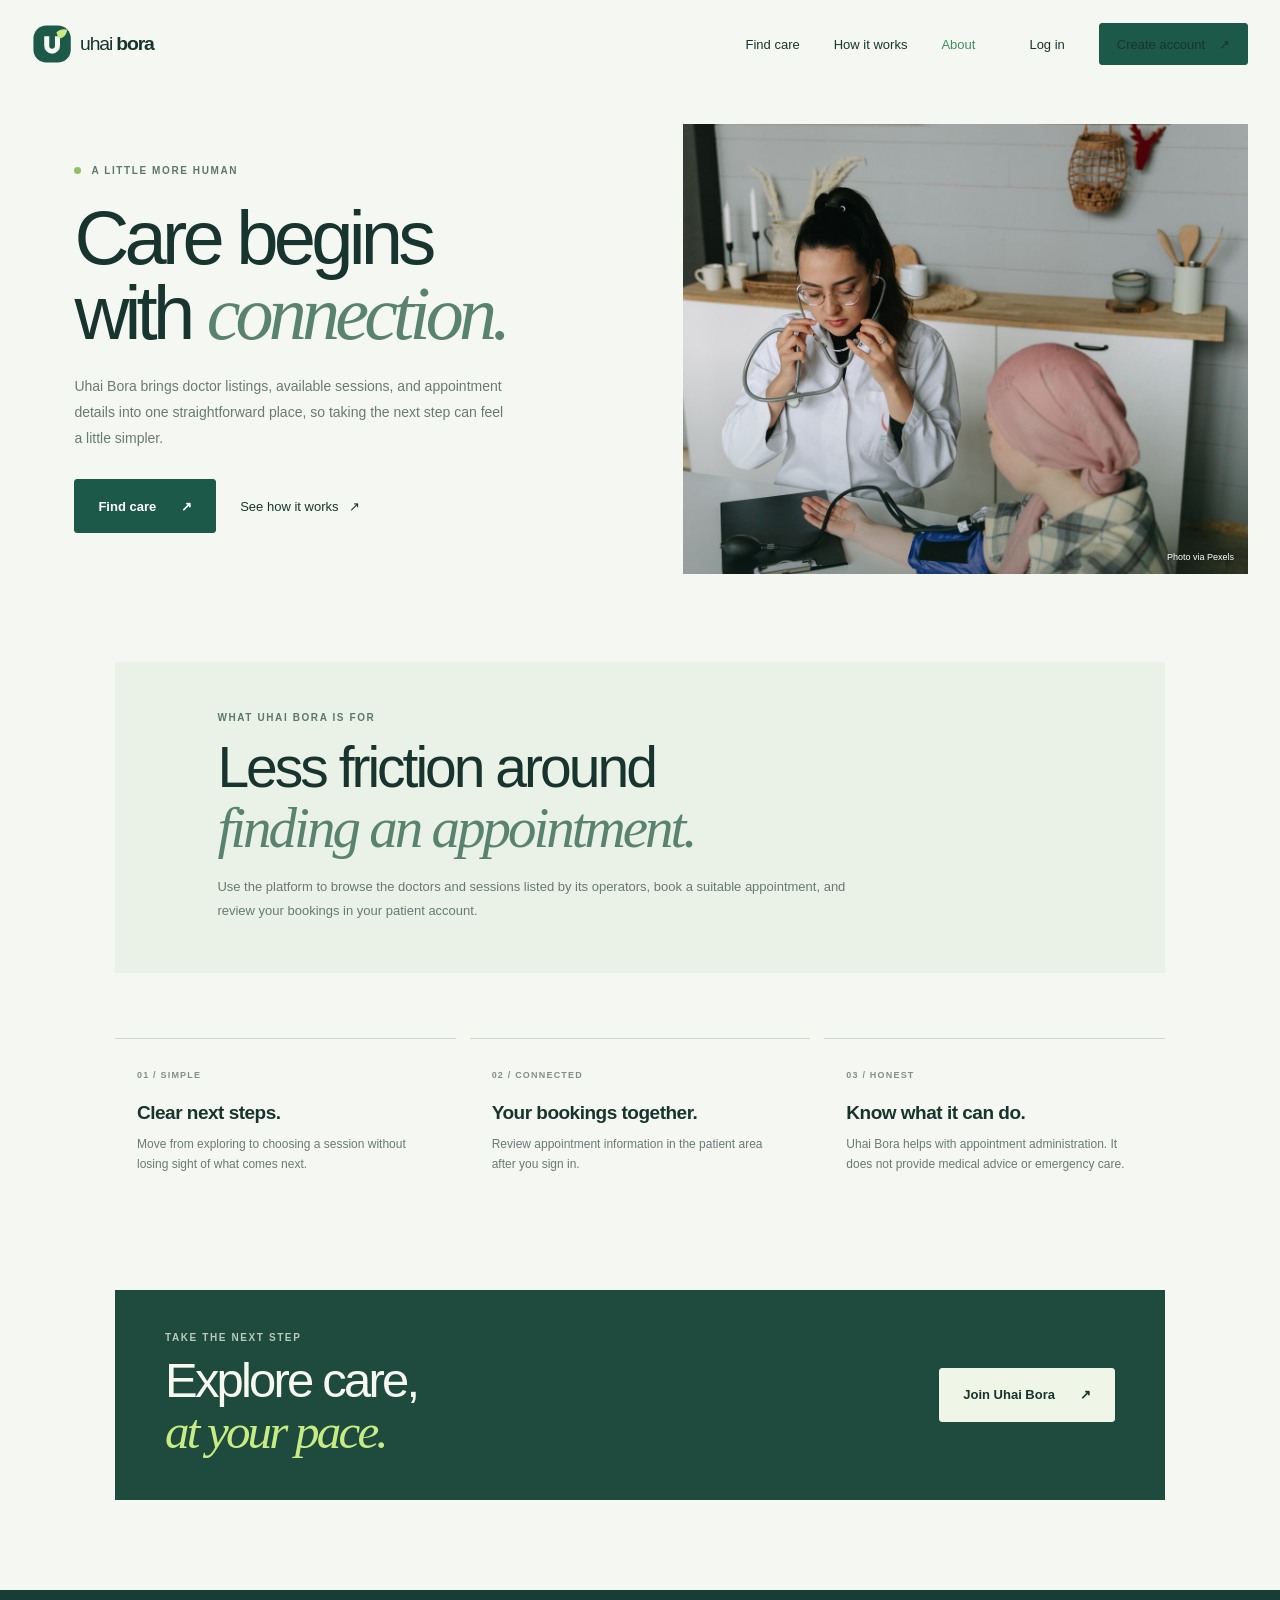
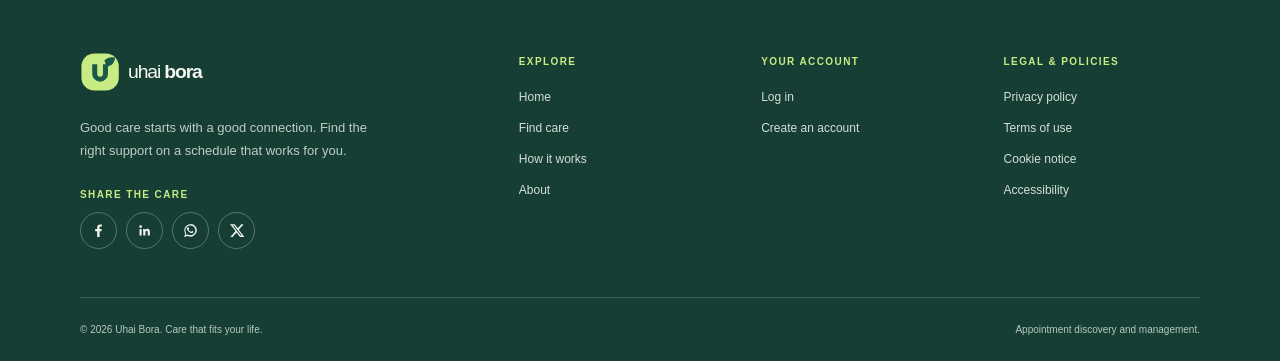
==== about.html @ 51ed4b79 "Upgrade Uhai Bora public site and auth Co-authored-by: Copilot <223556219+Copilot@users.noreply.gith" ====
<!DOCTYPE html>
<html lang="en">
<head>
    <meta charset="UTF-8">
    <meta name="viewport" content="width=device-width, initial-scale=1">
    <meta name="theme-color" content="#f5f8f6">
    <meta name="description" content="Learn about Uhai Bora, a simple way to discover listed doctors, review sessions, and keep appointments together.">
    <title>About Uhai Bora | Care that fits your life</title>
    <link rel="stylesheet" href="css/main.css">
    <link rel="stylesheet" href="css/index.css">
    <link rel="stylesheet" href="css/public-pages.css">
    <script src="js/landing.js" defer></script>
</head>
<body class="landing-page public-page">
    <header class="site-header">
        <a class="brand" href="index.html" aria-label="Uhai Bora home"><img class="brand-logo" src="assets/brand/uhai-bora.svg" alt="Uhai Bora"></a>
        <button class="menu-toggle" type="button" aria-expanded="false" aria-controls="site-nav" aria-label="Toggle navigation"><span></span><span></span><span></span></button>
        <nav class="site-nav" id="site-nav" aria-label="Main navigation">
            <a href="services.html">Find care</a>
            <a href="how-it-works.html">How it works</a>
            <a href="about.html" aria-current="page">About</a>
            <a class="nav-login" href="login.php">Log in</a>
            <a class="button button-small" href="signup.php">Create account <span aria-hidden="true">↗</span></a>
        </nav>
    </header>
    <main>
        <section class="public-hero public-hero-split public-hero-about">
            <div class="public-hero-copy">
                <p class="eyebrow"><span class="eyebrow-dot"></span> A LITTLE MORE HUMAN</p>
                <h1>Care begins<br>with <em>connection.</em></h1>
                <p>Uhai Bora brings doctor listings, available sessions, and appointment details into one straightforward place, so taking the next step can feel a little simpler.</p>
                <div class="public-actions"><a class="button" href="services.html">Find care <span aria-hidden="true">↗</span></a><a class="text-link" href="how-it-works.html">See how it works <span aria-hidden="true">↗</span></a></div>
            </div>
            <div class="public-hero-photo public-photo-tall">
                <img src="assets/photos/patient-care.jpg" alt="A clinician talking with a patient" fetchpriority="high">
                <span class="photo-credit">Photo via Pexels</span>
            </div>
        </section>
        <section class="public-about-band">
            <p class="eyebrow">WHAT UHAI BORA IS FOR</p>
            <h2>Less friction around<br><em>finding an appointment.</em></h2>
            <p>Use the platform to browse the doctors and sessions listed by its operators, book a suitable appointment, and review your bookings in your patient account.</p>
        </section>
        <section class="public-values">
            <article><span>01 / SIMPLE</span><h2>Clear next steps.</h2><p>Move from exploring to choosing a session without losing sight of what comes next.</p></article>
            <article><span>02 / CONNECTED</span><h2>Your bookings together.</h2><p>Review appointment information in the patient area after you sign in.</p></article>
            <article><span>03 / HONEST</span><h2>Know what it can do.</h2><p>Uhai Bora helps with appointment administration. It does not provide medical advice or emergency care.</p></article>
        </section>
        <section class="public-callout">
            <div><p class="eyebrow">TAKE THE NEXT STEP</p><h2>Explore care,<br><em>at your pace.</em></h2></div>
            <a class="button button-light" href="signup.php">Join Uhai Bora <span aria-hidden="true">↗</span></a>
        </section>
    </main>
    <footer class="site-footer">
        <div class="footer-main">
            <div class="footer-brand-column">
                <a class="brand brand-footer" href="index.html" aria-label="Uhai Bora home"><img class="brand-logo" src="assets/brand/uhai-bora-light.svg" alt="Uhai Bora"></a>
                <p>Good care starts with a good connection. Find the right support on a schedule that works for you.</p>
                <div class="footer-social"><span class="footer-column-title">SHARE THE CARE</span><div class="social-links" aria-label="Share Uhai Bora">
                    <a href="https://www.facebook.com/" data-share="facebook" target="_blank" rel="noopener noreferrer" aria-label="Share on Facebook"><svg viewBox="0 0 24 24" aria-hidden="true"><path d="M13.5 21v-8h2.7l.4-3.1h-3.1v-2c0-.9.3-1.5 1.6-1.5h1.7V3.6c-.3 0-1.3-.1-2.5-.1-2.5 0-4.2 1.5-4.2 4.3v2.1H7.3V13h2.8v8z"/></svg></a>
                    <a href="https://www.linkedin.com/" data-share="linkedin" target="_blank" rel="noopener noreferrer" aria-label="Share on LinkedIn"><svg viewBox="0 0 24 24" aria-hidden="true"><path d="M6.5 8.5A2 2 0 1 0 6.5 4.5a2 2 0 0 0 0 4M5 10h3v9H5zm5 0h2.9v1.2h.1a3.2 3.2 0 0 1 2.9-1.5c3.1 0 3.7 2 3.7 4.6V19h-3v-4.2c0-1 0-2.4-1.5-2.4s-1.8 1.1-1.8 2.3V19h-3z"/></svg></a>
                    <a href="https://wa.me/" data-share="whatsapp" target="_blank" rel="noopener noreferrer" aria-label="Share on WhatsApp"><svg viewBox="0 0 24 24" aria-hidden="true"><path d="M12 3a8.8 8.8 0 0 0-7.6 13.2L3.2 21l5-1.3A8.8 8.8 0 1 0 12 3m0 15.8a7 7 0 0 1-3.6-1l-.3-.2-3 .8.8-2.9-.2-.3A7 7 0 1 1 12 18.8m3.9-5.2c-.2-.1-1.4-.7-1.6-.8s-.4-.1-.5.1-.6.8-.8.9-.3.2-.5.1c-.2-.1-1-.4-1.9-1.2-.7-.6-1.2-1.4-1.3-1.6-.1-.2 0-.3.1-.5l.4-.4.2-.4c.1-.1 0-.3 0-.4l-.7-1.7c-.2-.4-.4-.4-.5-.4h-.5c-.2 0-.4.1-.6.3s-.8.8-.8 1.9.8 2.2.9 2.3c.1.2 1.6 2.5 3.9 3.4.5.2.9.3 1.2.4.5.2 1 .1 1.4.1.4-.1 1.4-.6 1.6-1.1.2-.5.2-1 .1-1.1-.1-.1-.2-.2-.4-.3"/></svg></a>
                    <a href="https://x.com/" data-share="x" target="_blank" rel="noopener noreferrer" aria-label="Share on X"><svg viewBox="0 0 24 24" aria-hidden="true"><path d="M18.9 3H22l-6.8 7.8L23.2 21h-6.3L12 14.7 6.5 21H3.3l7.3-8.4L2.8 3h6.5l4.5 5.9zm-1.1 16h1.7L8.3 4.9H6.5z"/></svg></a>
                </div></div>
            </div>
            <nav class="footer-nav" aria-label="Explore Uhai Bora"><h2 class="footer-column-title">EXPLORE</h2><a href="index.html">Home</a><a href="services.html">Find care</a><a href="how-it-works.html">How it works</a><a href="about.html">About</a></nav>
            <nav class="footer-nav" aria-label="Your account"><h2 class="footer-column-title">YOUR ACCOUNT</h2><a href="login.php">Log in</a><a href="signup.php">Create an account</a></nav>
            <nav class="footer-nav" aria-label="Legal and policies"><h2 class="footer-column-title">LEGAL &amp; POLICIES</h2><a href="privacy.html">Privacy policy</a><a href="terms.html">Terms of use</a><a href="cookies.html">Cookie notice</a><a href="accessibility.html">Accessibility</a></nav>
        </div>
        <div class="footer-bottom"><span>© <span data-current-year></span> Uhai Bora. Care that fits your life.</span><span>Appointment discovery and management.</span></div>
    </footer>
</body>
</html>
---- css/main.css ----
@import url('font-inter.css');
:root {
  --primarycolor: #0A76D8;
  --primarycolorhover: #006dd3;
  --btnice:#D8EBFA;
  --btnnicetext:#1b62b3;
}

body{
    margin: 0;
    padding: 0;
    border-spacing: 0;
    font-family: 'Inter', sans-serif;
    
}

*, ::after, ::before{
    box-sizing: border-box;
}


/*------custom-scroll-bar - from w3schools.com------------------*/
/* width */
::-webkit-scrollbar {
    width: 5px;
  }
  
  /* Track */
  ::-webkit-scrollbar-track {
    background: #f1f1f1; 
  }
   
  /* Handle */
  ::-webkit-scrollbar-thumb {
    background: #888; 
    border-radius: 12px;
  }
  
  /* Handle on hover */
  ::-webkit-scrollbar-thumb:hover {
    background: #555; 
  }





.input-text{
    border-radius: 4px;
    border: 0.5px solid rgb(226, 226, 226);
    padding: 10px;
    width: 92%;
    transition: 0.2s;
    outline: none;
}

.input-text{
    border: 1px solid #e9ecef;
    font-size: 14px;
    line-height: 26px;
    background-color: #fff;
    display: block;
    width: 100%;
    padding: .375rem .75rem;
    font-weight: 300;
    line-height: 1.5;
    color: #212529;
    background-color: #fff;
    background-clip: padding-box;
    -webkit-appearance: none;
    -moz-appearance: none;
    appearance: none;
    border-radius: .25rem;
    transition: border-color .15s ease-in-out,box-shadow .15s ease-in-out;
}

.input-text:hover{
    background-color: rgb(250, 250, 250);
    transition: 0.2s;
    outline: none;
}

.input-text:focus{
    border: 1px solid rgb(10,118,216);
    transition: 0.2s;
}

.input-text::placeholder{
    font-family: 'Inter', sans-serif;
}



/* -----------Buttons---------------*/
.btn{
    cursor: pointer;
    padding: 8px 20px;
    outline: none;
    text-decoration: none;
    font-size: 15px;
    letter-spacing: 0.5px;
    transition: all 0.3s;
    border-radius: 5px;
    font-family: 'Inter', sans-serif;
}


.btn:hover{
    background-color: var(--primarycolorhover);
    box-shadow: none;
    transition: all 0.5s;
    font-family: 'Inter', sans-serif;

}


.btn-primary{
    background-color: var(--primarycolor) ;
    border: 1px solid var(--primarycolor) ;
    color: #fff ;
    box-shadow: 0 3px 5px 0 rgba(57,108,240,0.3);
}

.btn-primary-soft{
    background-color: #D8EBFA ;
    /*border: 1px solid rgba(57,108,240,0.1) ;*/    color: #1969AA;
    font-weight: 500;
    font-size: 16px;
    border: none;
    /*box-shadow: 0 3px 5px 0 rgba(57,108,240,0.3)*/
}


.btn-primary-soft:hover{
    background-color: var(--primarycolor) ;
    /*border: 1px solid rgba(57,108,240,0.1) ;*/
    color: #fff ;
    box-shadow: 0 3px 5px 0 rgba(57,108,240,0.3);
}


.btn-in-text{
    font-size: 15px;
    letter-spacing: 0.5px;
}

.non-style-link:link, .non-style-link:visited, .non-style-link:hover, .non-style-link:active{
    text-decoration: none;
    color: rgb(43, 43, 43);
}




.btn-label{
    margin-left: 10px;
    padding: 12px 12px;
    outline: none;
    text-decoration: none;
    font-size: 15px;
    letter-spacing: 0.5px;
    transition: all 0.3s;
    border-radius: 5px;
    background-color: #f0f0f073;
    border: 1px solid rgba(57,108,240,0.1) ;
    font-family: 'Inter', sans-serif;
}


.sub-table{
    border: 1px solid #ebebeb;
    border-radius: 8px;
    
}

.filter-container{
  width: 92.5%;
  border: 1px solid #ebebeb;
  border-radius: 8px;
  margin-bottom: 20px;
  border-spacing: 0;
  padding: 0;
}

.filter-container-items{
  margin-top: 7.5px;
  margin-left: 20px;


}
.table-headin{
    font-size: 16px;
    font-weight: 500;
    padding: 10px;
    border-bottom: 3px solid var(--primarycolor);
}

.abc{
  width: 100%;
  height: 550px;
  overflow: auto;
}





        
.overlay {
    position: fixed;
    top: 0;
    bottom: 0;
    left: 0;
    right: 0;
    background: rgba(0, 0, 0, 0.7);
    transition: opacity 500ms;
    opacity: 1;
  }
  .overlay:target {
    visibility: visible;
    opacity: 1;
    
  }
  
  .popup {
    margin: 70px auto;
    padding: 20px;
    background: #fff;
    border-radius: 5px;
    width: 50%;
    position: relative;
    transition: all 5s ease-in-out;
  }
  
  .popup h2 {
    margin-top: 0;
    color: #333;
  }
  .popup .close {
    position: absolute;
    top: 20px;
    right: 30px;
    transition: all 200ms;
    font-size: 30px;
    font-weight: bold;
    text-decoration: none;
    color: #333;
  }
  .popup .close:hover {
    color: var(--primarycolorhover);
  }
  .popup .content {
    max-height: 30%;
    overflow: auto;
  }
  
  @media screen and (max-width: 700px){
    .box{
      width: 70%;
    }
    .popup{
      width: 70%;
    }
  }


input[type=search] {
    background-image: url('../img/search.svg');
    background-position: 10px 50%;
    background-repeat: no-repeat;
    transition: 0.5s;
    padding: 8px 20px 8px 40px;
}

input[type=search]:focus {
    transition: 0.5s;
}

.box {
  width: 120px;
  height: 30px;
  border: 1px solid #e9ecef;
  font-size: 14px;
  color: #212529;
  background-color: #fff;
  line-height: 26px;
  font-weight: 300;
  border-radius: .25rem;
  padding: .375rem .75rem;
  line-height: 1.5;
  width: 100%;
  background-clip: padding-box;
  transition: border-color .15s ease-in-out,box-shadow .15s ease-in-out;
}



.btn-primary-gray{
  background-color: #fff;
  border: 2px solid #c9cbce9f;
  color: #212529d0;
  box-shadow: 0 3px 5px 0 rgba(95, 95, 97, 0.3);
}



.btn-primary-gray:hover{
  background-color: #5185ffa9;
  box-shadow: 0 3px 5px 0 rgba(95, 95, 97, 0.3);
}



.button-icon{
  
  background-position: 10px 50%;
  background-repeat: no-repeat;
  transition: 0.5s;
  padding: 8px 20px 8px 40px;
}



.menu-btn{
  padding:6px;
  color: #3b3b3b;
  background-position: 30% 50%;
  background-repeat: no-repeat;
  transition: 0.5s;
  
}

.menu-text{
  padding-left: 40%;
  font-weight: 500;
  font-size: 16px;
  
}


.menu-active{
  color: var(--primarycolor);
  border-right: 7px solid var(--primarycolor);
  background-color: var();
}

.menu-btn:hover{
  background-color: var(--btnice);
  color: var(--primarycolor);
}

.non-style-link-menu:link, .non-style-link-menu:visited,  .non-style-link-menu:active{
  text-decoration: none;
  color: #3b3b3b;
}
.non-style-link-menu:hover{
  text-decoration: none;
  color: var(--primarycolor);
}

.non-style-link-menu-active:link, .non-style-link-menu-active:visited,  .non-style-link-menu-active:active{
  text-decoration: none;
  color: var(--primarycolor);
}



.menu-icon-dashbord{
  background-image: url('../img/icons/dashboard.svg');
}


.menu-icon-doctor{
  background-image: url('../img/icons/doctors.svg');
}
.menu-icon-schedule{
  background-image: url('../img/icons/schedule.svg');
}
.menu-icon-appoinment{
  background-image: url('../img/icons/book.svg');
}
.menu-icon-patient{
  background-image: url('../img/icons/patients.svg');
}
.menu-icon-settings{
  background-image: url('../img/icons/settings.svg');
}

.menu-icon-session{
  background-image: url('../img/icons/session.svg');
}
.menu-icon-home{
  background-image: url('../img/icons/home.svg');
}



.menu-icon-dashbord:hover,.menu-icon-dashbord-active{
  color: var(--primarycolor);

  background-image: url('../img/icons/dashboard-hover.svg');
}


.menu-icon-doctor:hover,.menu-icon-doctor-active{
  color: var(--primarycolor);
  background-image: url('../img/icons/doctors-hover.svg');
}
.menu-icon-schedule:hover,.menu-icon-schedule-active{
  color: var(--primarycolor);
  
  background-image: url('../img/icons/schedule-hover.svg');
}
.menu-icon-appoinment:hover,.menu-icon-appoinment-active{
  color: var(--primarycolor);
  
  background-image: url('../img/icons/book-hover.svg');
}
.menu-icon-patient:hover,.menu-icon-patient-active{
  color: var(--primarycolor);
  
  background-image: url('../img/icons/patients-hover.svg');
}

.menu-icon-settings:hover,.menu-icon-settings-active{
  color: var(--primarycolor);
  
  background-image: url('../img/icons/settings-iceblue.svg');
}

.menu-icon-session:hover,.menu-icon-session-active{
  color: var(--primarycolor);
  
  background-image: url('../img/icons/session-iceblue.svg');
}
.menu-icon-home:hover,.menu-icon-home-active{
  color: var(--primarycolor);
  
  background-image: url('../img/icons/home-iceblue.svg');
}





.btn-icon-back{
  background-image: url('../img/icons/back-iceblue.svg');
  background-position: 18px 50%;
  background-repeat: no-repeat;
  transition: 0.5s;
  padding: 8px 20px 8px 40px;
}

.btn-icon-back:hover{
  background-image: url('../img/icons/back-white.svg');
}


.btn-edit{
  background-image: url('../img/icons/edit-iceblue.svg');
}
.btn-edit:hover{
  background-image: url('../img/icons/edit-white.svg');
}

.btn-view{
  background-image: url('../img/icons/view-iceblue.svg');
}
.btn-view:hover{
  background-image: url('../img/icons/view-white.svg');
}

.btn-delete{
  background-image: url('../img/icons/delete-iceblue.svg');
}
.btn-delete:hover{
  background-image: url('../img/icons/delete-white.svg');
}

.btn-filter{
  background-image: url('../img/icons/filter-iceblue.svg');
  background-position: 15px 50%;
}
.btn-filter:hover{
  background-image: url('../img/icons/filter-white.svg');
}




.dashboard-items{
  
  border: 2px solid #c9cbce9f;
  border-radius: 7px;
  color: var(--primarycolor);
  /*background-color: #d8ebfa25 ;*/
  /*box-shadow: 0 3px 5px 0 rgba(95, 95, 97, 0.3);*/
}


.h1-dashboard{
  margin: 0;
  padding: 0;
  font-size: 25px;
  font-weight: 600;
  line-height: 0;
  padding-top: 20px;
}

.h3-dashboard{
  margin: 0;
  padding: 0;
  font-size: 20px;
  font-weight: 500;
  color: #212529e3;
}

.dashboard-icons{
  background-color: rgba(184, 184, 184, 0.247);
  padding-top: 30px;
  padding-bottom: 30px;
  border-radius: 7px;
  margin-left: 40px;
  margin-right: 0px;
  
}
.dashboard-icons-setting{
  background-color: rgba(184, 184, 184, 0.247);
  padding-top: 30px;
  padding-bottom: 30px;
  border-radius: 7px;
  margin-left: 5px;
  margin-right: 20px;
  
}

.setting-tabs:hover{
  background-color: #d6d6d657;
}


.doctor-header{
  background-image: linear-gradient(rgba(245, 248, 242, .38), rgba(245, 248, 242, .38)), url("../assets/illustrations/dashboard-care.svg");
  color: rgba(0, 0, 0, 0.87);
  background-size: cover;
  background-repeat: no-repeat;
  background-position: center;
  padding: 20px;
  padding-left: 35px;
}

.patient-header{
  background-image: linear-gradient(rgba(245, 248, 242, .36), rgba(245, 248, 242, .36)), url("../assets/illustrations/dashboard-team.svg");
  background-size: cover;
  background-position: center;
}

.search-items{
  padding:20px;
  margin:10px;
  width:95%;
  display: flex;
  padding-left:0;
  padding-left: 30px;
  box-sizing: border-box;
  line-height: 1.5;
  box-shadow: 0 3px 5px 0 rgba(95, 95, 97, 0.068);
}


.h1-search{
  margin: 0;
  padding: 0;
  font-size: 23px;
  font-weight: 600;
  padding-top: 20px;
  padding-bottom: 10px;
}

.h3-search{
  margin: 0;
  padding: 0;
  font-size: 15px;
  font-weight: 500;
  color: #212529e3;
  
}

.h4-search{
  margin: 0;
  padding: 0;
  font-size: 13px;
  font-weight: 400;
  color: #212529e3;
}

.btn-book{
  background-image: url('../img/icons/book-balck.svg');
  background-position: 68% 50%;
  background-repeat: no-repeat;
  transition: 0.5s;
}
---- css/index.css ----
:root {
    --ink: #18342f;
    --muted: #687a73;
    --green: #1d5949;
    --lime: #c7ec83;
    --cream: #f5f8f2;
    --text-xs: .75rem;
    --text-sm: .875rem;
    --text-md: 1rem;
    --text-lg: 1.25rem;
    --text-xl: clamp(2rem, 4vw, 3.25rem);
}

html {
    scroll-behavior: smooth;
}

.landing-page {
    color: var(--ink);
    background: var(--cream);
    font-size: var(--text-md);
}

.site-header {
    position: relative;
    z-index: 5;
    width: min(1240px, calc(100% - 64px));
    min-height: 88px;
    margin: auto;
    display: flex;
    align-items: center;
    justify-content: space-between;
}

.brand {
    display: inline-flex;
    align-items: center;
    gap: 10px;
    color: var(--ink);
    font-size: 21px;
    font-weight: 500;
    letter-spacing: -1.1px;
    text-decoration: none;
}

.brand-logo {
    display: block;
    width: 178px;
    height: auto;
}

.site-nav {
    display: flex;
    align-items: center;
    gap: 34px;
}

.site-nav a,
.text-link {
    color: var(--ink);
    font-size: 13px;
    font-weight: 500;
    text-decoration: none;
    transition: color .2s ease;
}

.site-nav a:hover,
.text-link:hover {
    color: #438b60;
}

.site-nav .nav-login {
    margin-left: 20px;
}

.button {
    display: inline-flex;
    min-height: 54px;
    align-items: center;
    justify-content: center;
    gap: 25px;
    padding: 0 23px;
    border: 1px solid var(--green);
    border-radius: 3px;
    color: #fff;
    background: var(--green);
    font-size: 13px;
    font-weight: 600;
    text-decoration: none;
    transition: transform .2s ease, background-color .2s ease;
}

.button:hover {
    transform: translateY(-2px);
    background: #144638;
}

.button-small {
    min-height: 42px;
    gap: 14px;
    padding: 0 17px;
}

.hero {
    position: relative;
    display: grid;
    width: min(1240px, calc(100% - 64px));
    min-height: 600px;
    grid-template-columns: 1fr 1fr;
    align-items: center;
    margin: 0 auto;
    padding: 42px 0 82px;
}

.hero-copy {
    position: relative;
    z-index: 1;
    padding: 10px 0 20px 7.5%;
}

.eyebrow,
.hero-bottom,
.care-number,
.card-kicker {
    font-size: 10px;
    font-weight: 650;
    letter-spacing: 1.6px;
}

.eyebrow {
    display: flex;
    align-items: center;
    gap: 10px;
    margin: 0 0 24px;
    color: #5d776d;
}

.eyebrow-dot {
    width: 7px;
    height: 7px;
    border-radius: 50%;
    background: #94bf66;
}

.hero h1,
.section-heading h2,
.cta-section h2 {
    margin: 0;
    font-size: clamp(48px, 6.2vw, 78px);
    font-weight: 500;
    letter-spacing: -5px;
    line-height: .99;
}

.hero h1 em,
.section-heading h2 em,
.cta-section h2 em {
    color: #59836f;
    font-family: Georgia, serif;
    font-weight: 400;
}

.hero-description {
    max-width: 410px;
    margin: 25px 0 29px;
    color: var(--muted);
    font-size: 15px;
    line-height: 1.85;
}

.hero-actions {
    display: flex;
    align-items: center;
    gap: 27px;
}

.text-link {
    display: inline-flex;
    gap: 11px;
    align-items: center;
}

.hero-note {
    display: flex;
    align-items: center;
    gap: 12px;
    margin-top: 65px;
    color: #63756d;
    font-size: 11px;
}

.note-icon {
    display: grid;
    width: 27px;
    height: 27px;
    place-items: center;
    border: 1px solid #b5c7b9;
    border-radius: 50%;
    color: var(--green);
    font-size: 15px;
}

.hero-art {
    position: relative;
    min-height: 470px;
    overflow: hidden;
    isolation: isolate;
    background: #dfe9dc;
}

.hero-photo,
.hero-video {
    position: absolute;
    inset: 0;
    width: 100%;
    height: 100%;
    object-fit: cover;
}

.hero-photo {
    z-index: 0;
}

.hero-video {
    z-index: 1;
    opacity: .24;
    mix-blend-mode: multiply;
}

.hero-photo-credit {
    position: absolute;
    right: 15px;
    bottom: 12px;
    z-index: 3;
    color: rgba(255, 255, 255, .9);
    font-size: 9px;
    text-decoration: none;
    text-shadow: 0 1px 4px rgba(0, 0, 0, .65);
}

.hero-art::before,
.hero-art::after {
    z-index: 2;
}

.hero-art::before,
.hero-art::after {
    position: absolute;
    content: "";
    pointer-events: none;
}

.hero-art::before {
    inset: 14px;
    border: 1px solid rgba(255, 255, 255, .36);
}

.hero-art::after {
    top: 0;
    left: 0;
    width: 70%;
    height: 100%;
    background: linear-gradient(90deg, rgba(13, 43, 34, .1), transparent);
}

.hero-card {
    position: absolute;
    right: 6%;
    bottom: 7%;
    z-index: 3;
    display: flex;
    width: min(260px, 72%);
    flex-direction: column;
    padding: 23px;
    color: var(--ink);
    background: rgba(250, 251, 244, .95);
    box-shadow: 0 18px 50px rgba(17, 42, 34, .15);
}

.card-kicker {
    color: #698075;
    font-size: 8px;
}

.card-icon {
    align-self: flex-end;
    margin: 7px 0 2px;
    color: #78a75f;
    font-size: 29px;
}

.hero-card strong {
    font-size: 24px;
    font-weight: 500;
    letter-spacing: -.8px;
    line-height: 1.15;
}

.card-caption {
    margin-top: 14px;
    color: #6b7c73;
    font-size: 10px;
}

.story-section {
    display: grid;
    width: min(1050px, calc(100% - 64px));
    grid-template-columns: .8fr 1.2fr;
    align-items: center;
    gap: 58px;
    margin: 0 auto 82px;
}

.story-copy h2 {
    margin: 0;
    font-size: var(--text-xl);
    font-weight: 500;
    letter-spacing: -2.5px;
    line-height: 1.08;
}

.story-copy h2 em {
    color: #59836f;
    font-family: Georgia, serif;
    font-weight: 400;
}

.story-copy > p:not(.eyebrow) {
    margin: 18px 0 23px;
    color: var(--muted);
    font-size: var(--text-sm);
    line-height: 1.8;
}

.story-art {
    position: relative;
    overflow: hidden;
    min-height: 310px;
    border-radius: 4px;
    background: #e8efeb url("../assets/illustrations/community-care.svg") center / cover no-repeat;
}

.story-video,
.story-art img {
    position: absolute;
    inset: 0;
    width: 100%;
    height: 100%;
}

.story-video {
    object-fit: cover;
}

.story-art img {
    object-fit: cover;
    opacity: .82;
}

.story-art > span {
    position: absolute;
    right: 18px;
    bottom: 18px;
    padding: 10px 14px;
    color: var(--ink);
    background: rgba(250, 251, 244, .94);
    font-size: var(--text-xs);
    font-weight: 650;
    letter-spacing: 1.1px;
}

.hero-stamp {
    position: absolute;
    top: 8%;
    right: 7%;
    z-index: 3;
    display: flex;
    width: 77px;
    height: 77px;
    flex-direction: column;
    align-items: center;
    justify-content: center;
    border: 1px solid rgba(255, 255, 255, .8);
    border-radius: 50%;
    color: #fff;
    font-size: 8px;
    letter-spacing: 1.1px;
    line-height: 1.7;
}

.hero-bottom {
    position: absolute;
    right: 0;
    bottom: 23px;
    left: 0;
    display: flex;
    justify-content: space-between;
    color: #84918a;
    font-size: 8px;
}

.hero-bottom a {
    color: inherit;
    text-decoration: none;
}

.care-highlights {
    display: grid;
    width: min(1120px, calc(100% - 64px));
    grid-template-columns: repeat(3, minmax(0, 1fr));
    margin: -4px auto 0;
    border: 1px solid #e1e8df;
    background: rgba(255, 255, 255, .7);
}

.care-highlights article {
    display: flex;
    align-items: center;
    gap: 15px;
    min-height: 94px;
    padding: 18px 23px;
}

.care-highlights article + article {
    border-left: 1px solid #e1e8df;
}

.highlight-icon {
    display: grid;
    width: 37px;
    height: 37px;
    flex: 0 0 37px;
    place-items: center;
    border-radius: 50%;
    color: var(--green);
    background: #eaf1e6;
    font-size: 11px;
    font-weight: 700;
}

.care-highlights h2 {
    margin: 0 0 5px;
    font-size: 13px;
    font-weight: 650;
}

.care-highlights p {
    margin: 0;
    color: var(--muted);
    font-size: 11px;
    line-height: 1.6;
}

.intro-section {
    display: flex;
    width: min(1050px, calc(100% - 64px));
    align-items: flex-end;
    justify-content: space-between;
    gap: 40px;
    margin: 90px auto 45px;
}

.section-heading .eyebrow {
    margin-bottom: 16px;
}

.section-heading h2,
.cta-section h2 {
    font-size: clamp(36px, 4vw, 52px);
    letter-spacing: -2.5px;
    line-height: 1.08;
}

.intro-copy {
    max-width: 380px;
    margin: 0 0 5px;
    color: var(--muted);
    font-size: 13px;
    line-height: 1.85;
}

.specialties-section {
    display: grid;
    width: min(1050px, calc(100% - 64px));
    grid-template-columns: 1fr .8fr;
    align-items: end;
    gap: 22px 40px;
    margin: 0 auto 92px;
}

.specialties-section .section-heading .eyebrow {
    margin-bottom: 14px;
}

.specialties-section .section-heading h2 {
    margin: 0;
    font-size: clamp(38px, 4.5vw, 56px);
    font-weight: 500;
    letter-spacing: -3px;
    line-height: 1.04;
}

.specialties-section .section-heading h2 em,
.faq-heading h2 em {
    color: #59836f;
    font-family: Georgia, serif;
    font-weight: 400;
}

.specialties-intro {
    max-width: 370px;
    justify-self: end;
    margin: 0 0 5px;
    color: var(--muted);
    font-size: 13px;
    line-height: 1.85;
}

.specialty-grid {
    display: grid;
    grid-column: 1 / -1;
    grid-template-columns: repeat(3, minmax(0, 1fr));
    gap: 12px;
    margin-top: 12px;
}

.specialty-card {
    min-height: 155px;
    padding: 20px;
    border: 1px solid #e1e8df;
    background: rgba(255, 255, 255, .65);
    transition: border-color .2s ease, transform .2s ease, box-shadow .2s ease;
}

.specialty-card:hover {
    transform: translateY(-3px);
    border-color: #bfd2bb;
    box-shadow: 0 12px 30px rgba(24, 52, 47, .06);
}

.specialty-symbol {
    display: grid;
    width: 39px;
    height: 39px;
    place-items: center;
    border-radius: 12px;
    color: var(--green);
    background: #eaf1e6;
}

.specialty-symbol svg {
    width: 25px;
    height: 25px;
    fill: none;
    stroke: currentColor;
    stroke-linecap: round;
    stroke-linejoin: round;
    stroke-width: 1.8;
}

.specialty-card h3 {
    margin: 14px 0 6px;
    font-size: 14px;
    font-weight: 650;
}

.specialty-card p {
    margin: 0;
    color: var(--muted);
    font-size: 11px;
    line-height: 1.65;
}

.specialties-link {
    grid-column: 1 / -1;
    justify-self: start;
    margin-top: 3px;
}

.care-steps-heading {
    grid-column: 1 / -1;
}

.care-steps-heading .eyebrow {
    margin-bottom: 13px;
}

.care-steps-heading h2 {
    margin: 0;
    font-size: clamp(36px, 4vw, 48px);
    font-weight: 500;
    letter-spacing: -2.5px;
    line-height: 1.08;
}

.care-steps-heading h2 em {
    color: #59836f;
    font-family: Georgia, serif;
    font-weight: 400;
}

.care-section {
    display: grid;
    width: min(1050px, calc(100% - 64px));
    grid-template-columns: repeat(3, 1fr);
    gap: 15px;
    margin: 0 auto 100px;
}

.care-card {
    display: flex;
    min-height: 285px;
    flex-direction: column;
    align-items: flex-start;
    padding: 25px;
    border: 1px solid #e3e9df;
    background: rgba(255, 255, 255, .58);
    transition: transform .25s ease, box-shadow .25s ease;
}

.care-card:hover {
    transform: translateY(-4px);
    box-shadow: 0 18px 40px rgba(24, 52, 47, .08);
}

.care-card-primary {
    border-color: #d8e7d4;
    background: #ebf2e6;
}

.care-number {
    color: #819087;
    font-size: 8px;
}

.care-illustration {
    width: 100%;
    height: 130px;
    margin: 17px 0 15px;
    border-radius: 10px;
    object-fit: contain;
}

.care-card h3 {
    margin: 0 0 9px;
    font-size: 19px;
    font-weight: 550;
    letter-spacing: -.5px;
}

.care-card p {
    max-width: 260px;
    margin: 0;
    color: var(--muted);
    font-size: 11px;
    line-height: 1.7;
}

.care-link {
    display: inline-flex;
    gap: 12px;
    align-items: center;
    margin-top: auto;
    padding-top: 23px;
    color: var(--green);
    font-size: 11px;
    font-weight: 600;
    text-decoration: none;
}

.faq-section {
    display: grid;
    width: min(1050px, calc(100% - 64px));
    grid-template-columns: .8fr 1.2fr;
    gap: 60px;
    margin: 0 auto 90px;
}

.faq-heading h2 {
    margin: 0;
    font-size: clamp(38px, 4.5vw, 52px);
    font-weight: 500;
    letter-spacing: -2.7px;
    line-height: 1.08;
}

.faq-heading > p:not(.eyebrow) {
    max-width: 340px;
    margin: 17px 0 22px;
    color: var(--muted);
    font-size: 13px;
    line-height: 1.8;
}

.faq-list {
    border-top: 1px solid #dfe7dd;
}

.faq-list details {
    border-bottom: 1px solid #dfe7dd;
}

.faq-list summary {
    position: relative;
    padding: 19px 36px 19px 0;
    color: var(--ink);
    cursor: pointer;
    font-size: 14px;
    font-weight: 600;
    line-height: 1.55;
    list-style: none;
}

.faq-list summary::-webkit-details-marker {
    display: none;
}

.faq-list summary::after {
    position: absolute;
    top: 17px;
    right: 3px;
    color: var(--green);
    content: "+";
    font-size: 21px;
    font-weight: 400;
}

.faq-list details[open] summary::after {
    content: "\2212";
}

.faq-list summary:focus-visible {
    outline: 2px solid #78a86f;
    outline-offset: 4px;
}

.faq-list details p {
    max-width: 540px;
    margin: -2px 26px 19px 0;
    color: var(--muted);
    font-size: 13px;
    line-height: 1.8;
}

.cta-section {
    position: relative;
    overflow: hidden;
    display: flex;
    width: min(1050px, calc(100% - 64px));
    align-items: center;
    justify-content: space-between;
    margin: 0 auto 90px;
    padding: 47px 55px;
    color: #f7f8f0;
    background: #1e4b3e;
}

.cta-illustration {
    position: absolute;
    right: 230px;
    bottom: -78px;
    width: 205px;
    border-radius: 22px;
    opacity: .78;
}

.cta-section .eyebrow {
    color: #b7cabb;
}

.cta-section h2 em {
    color: #c7ec83;
}

.button-light {
    border-color: #eff5e7;
    color: var(--ink);
    background: #eff5e7;
}

.button-light:hover {
    color: var(--ink);
    background: #dbe9ce;
}

.site-footer {
    color: #e8f0e8;
    background: #173e34;
}

.footer-main {
    display: grid;
    width: min(1120px, calc(100% - 64px));
    grid-template-columns: minmax(240px, 1.6fr) repeat(3, minmax(130px, .8fr));
    gap: 46px;
    margin: auto;
    padding: 62px 0 48px;
}

.footer-brand-column > p {
    max-width: 290px;
    margin: 20px 0 26px;
    color: #bdcfc3;
    font-size: 13px;
    line-height: 1.8;
}

.brand-footer .brand-logo {
    width: 178px;
}

.footer-column-title {
    display: block;
    margin: 4px 0 19px;
    color: #c7ec83;
    font-size: 10px;
    font-weight: 700;
    letter-spacing: 1.4px;
}

.footer-nav {
    display: flex;
    flex-direction: column;
    align-items: flex-start;
    gap: 13px;
}

.footer-nav .footer-column-title {
    margin-bottom: 8px;
}

.footer-nav a {
    color: #d3e0d6;
    font-size: 12px;
    line-height: 1.5;
    text-decoration: none;
    transition: color .2s ease;
}

.footer-nav a:hover,
.footer-nav a:focus-visible {
    color: #c7ec83;
}

.footer-social {
    display: grid;
    gap: 12px;
}

.footer-social .footer-column-title {
    margin: 0;
}

.social-links {
    display: flex;
    gap: 9px;
}

.social-links a {
    display: grid;
    width: 37px;
    height: 37px;
    place-items: center;
    border: 1px solid rgba(232, 240, 232, .3);
    border-radius: 50%;
    color: #eff6ed;
    transition: color .2s ease, background-color .2s ease, border-color .2s ease;
}

.social-links a:hover,
.social-links a:focus-visible {
    border-color: #c7ec83;
    color: #173e34;
    background: #c7ec83;
}

.social-links svg {
    width: 17px;
    height: 17px;
    fill: currentColor;
}

.footer-bottom {
    display: flex;
    width: min(1120px, calc(100% - 64px));
    min-height: 64px;
    align-items: center;
    justify-content: space-between;
    gap: 16px;
    margin: auto;
    border-top: 1px solid rgba(232, 240, 232, .18);
    color: #b6c9bd;
    font-size: 10px;
}

@media (min-width: 761px) and (max-width: 1000px) {
    .footer-main {
        width: calc(100% - 48px);
        grid-template-columns: minmax(180px, 1.3fr) repeat(3, minmax(110px, .8fr));
        gap: 24px;
    }

    .footer-bottom {
        width: calc(100% - 48px);
    }
}

.menu-toggle {
    display: none;
}

.sr-only {
    position: absolute;
    width: 1px;
    height: 1px;
    overflow: hidden;
    clip: rect(0, 0, 0, 0);
    white-space: nowrap;
    clip-path: inset(50%);
}

[data-reveal="pending"] {
    opacity: 0;
    transform: translateY(16px);
    transition: opacity .55s ease, transform .55s ease;
}

[data-reveal="pending"].is-visible {
    opacity: 1;
    transform: translateY(0);
}

@media (max-width: 760px) {
    .site-header,
    .hero,
    .care-highlights,
    .intro-section,
    .specialties-section,
    .care-section,
    .faq-section,
    .cta-section {
        width: min(100% - 36px, 560px);
    }

    .site-header {
        min-height: 72px;
    }

    .menu-toggle {
        display: flex;
        width: 42px;
        height: 42px;
        flex-direction: column;
        align-items: center;
        justify-content: center;
        gap: 5px;
        border: 1px solid #dce5d9;
        border-radius: 50%;
        background: transparent;
    }

    .menu-toggle span:not(.sr-only) {
        width: 16px;
        height: 1.5px;
        background: var(--ink);
    }

    .site-nav {
        position: absolute;
        top: 62px;
        right: 18px;
        left: 18px;
        z-index: 5;
        display: none;
        align-items: stretch;
        gap: 0;
        padding: 12px;
        border: 1px solid #e1e8df;
        background: var(--cream);
        box-shadow: 0 16px 30px rgba(24, 52, 47, .1);
    }

    .site-nav.is-open {
        display: flex;
        flex-direction: column;
    }

    .site-nav a {
        padding: 13px;
    }

    .site-nav .nav-login {
        margin: 0;
    }

    .site-nav .button-small {
        margin: 5px 0 0;
    }

    .hero {
        min-height: unset;
        grid-template-columns: 1fr;
        gap: 34px;
        padding: 40px 0 65px;
    }

    .hero-copy {
        padding: 0;
    }

    .hero h1 {
        font-size: clamp(50px, 13vw, 72px);
        letter-spacing: -3.8px;
    }

    .hero-note {
        margin-top: 35px;
    }

    .hero-art {
        min-height: 380px;
    }

    .care-highlights {
        grid-template-columns: 1fr;
        margin-top: 0;
    }

    .care-highlights article {
        min-height: 76px;
    }

    .care-highlights article + article {
        border-top: 1px solid #e1e8df;
        border-left: 0;
    }

    .specialties-section {
        grid-template-columns: 1fr;
        gap: 14px;
        margin-bottom: 60px;
    }

    .specialties-intro {
        justify-self: start;
    }

    .specialty-grid {
        grid-template-columns: repeat(2, minmax(0, 1fr));
        gap: 9px;
        margin-top: 6px;
    }

    .specialty-card {
        min-height: 150px;
        padding: 15px;
    }

    .story-section {
        grid-template-columns: 1fr;
        gap: 25px;
        margin-bottom: 55px;
    }

    .story-art {
        min-height: 240px;
    }

    .hero-bottom {
        bottom: 22px;
    }

    .intro-section {
        flex-direction: column;
        align-items: flex-start;
        gap: 20px;
        margin: 55px auto 30px;
    }

    .care-section {
        grid-template-columns: 1fr;
        gap: 10px;
        margin-bottom: 60px;
    }

    .faq-section {
        grid-template-columns: 1fr;
        gap: 24px;
        margin-bottom: 60px;
    }

    .care-card {
        min-height: 240px;
    }

    .care-illustration {
        height: 150px;
    }

    .cta-section {
        flex-direction: column;
        align-items: flex-start;
        gap: 25px;
        margin-bottom: 55px;
        padding: 32px 25px;
    }

    .cta-illustration {
        right: -45px;
        bottom: -24px;
        width: 150px;
        opacity: .4;
    }

    .footer-main,
    .footer-bottom {
        width: min(100% - 36px, 560px);
    }

    .footer-main {
        grid-template-columns: repeat(2, minmax(0, 1fr));
        gap: 35px 24px;
        padding: 42px 0 34px;
    }

    .footer-brand-column {
        grid-column: 1 / -1;
    }

    .footer-brand-column > p {
        max-width: 380px;
    }

    .footer-bottom {
        align-items: flex-start;
        flex-direction: column;
        justify-content: center;
        padding: 15px 0;
    }

    .footer-nav {
        gap: 11px;
    }
}

@media (prefers-reduced-motion: reduce) {
    html {
        scroll-behavior: auto;
    }

    *,
    *::before,
    *::after {
        animation-duration: .01ms !important;
        animation-iteration-count: 1 !important;
        transition-duration: .01ms !important;
    }

    [data-reveal="pending"] {
        opacity: 1;
        transform: none;
    }

    .hero-video,
    .story-video {
        display: none;
    }
}
---- css/public-pages.css ----
.public-page {
    overflow-x: hidden;
}

.public-page .site-header {
    position: relative;
    z-index: 5;
}

.public-page .site-nav [aria-current="page"] {
    color: #438b60;
}

.public-hero {
    display: grid;
    width: min(1240px, calc(100% - 64px));
    min-height: 520px;
    grid-template-columns: 1fr 1fr;
    align-items: center;
    gap: 7%;
    margin: 0 auto;
    padding: 36px 0 88px;
}

.public-hero-copy {
    padding: 0 0 0 7.5%;
}

.public-hero-copy h1 {
    margin: 0;
    font-size: clamp(49px, 6vw, 76px);
    font-weight: 500;
    letter-spacing: -4.8px;
    line-height: .99;
}

.public-hero-copy h1 em,
.public-section-heading h2 em,
.public-about-band h2 em,
.public-callout h2 em {
    color: #59836f;
    font-family: Georgia, serif;
    font-weight: 400;
}

.public-hero-copy > p:not(.eyebrow) {
    max-width: 440px;
    margin: 23px 0 27px;
    color: var(--muted);
    font-size: 14px;
    line-height: 1.85;
}

.public-actions {
    display: flex;
    align-items: center;
    gap: 24px;
    flex-wrap: wrap;
}

.public-hero-photo,
.public-process-photo {
    position: relative;
    min-height: 400px;
    overflow: hidden;
    background: #dfe9dc;
}

.public-hero-photo img,
.public-process-photo img {
    width: 100%;
    height: 100%;
    position: absolute;
    inset: 0;
    object-fit: cover;
}

.public-hero-photo::after,
.public-process-photo::after {
    position: absolute;
    inset: 50% 0 0;
    background: linear-gradient(transparent, rgba(18, 45, 36, .28));
    content: "";
    pointer-events: none;
}

.photo-credit {
    position: absolute;
    right: 14px;
    bottom: 12px;
    z-index: 1;
    color: #fff;
    font-size: 9px;
    text-shadow: 0 1px 4px rgba(0, 0, 0, .55);
}

.public-section {
    width: min(1050px, calc(100% - 64px));
    margin: 0 auto 100px;
}

.public-section-heading {
    max-width: 660px;
    margin-bottom: 30px;
}

.public-section-heading h2,
.public-about-band h2 {
    margin: 0;
    font-size: clamp(38px, 4.6vw, 57px);
    font-weight: 500;
    letter-spacing: -3px;
    line-height: 1.06;
}

.public-section-heading > p:not(.eyebrow),
.public-about-band > p:last-child {
    max-width: 620px;
    margin: 16px 0 0;
    color: var(--muted);
    font-size: 13px;
    line-height: 1.85;
}

.public-specialty-grid {
    display: grid;
    grid-template-columns: repeat(3, minmax(0, 1fr));
    gap: 12px;
}

.public-specialty-grid article {
    min-height: 175px;
    padding: 22px;
    border: 1px solid #e1e8df;
    background: rgba(255, 255, 255, .65);
}

.public-specialty-grid article > span,
.public-values article > span {
    color: #819087;
    font-size: 9px;
    font-weight: 700;
    letter-spacing: 1.2px;
}

.public-specialty-grid h3 {
    margin: 25px 0 8px;
    font-size: 16px;
    font-weight: 600;
}

.public-specialty-grid p,
.public-values article p {
    margin: 0;
    color: var(--muted);
    font-size: 12px;
    line-height: 1.7;
}

.public-note {
    margin: 18px 0 0;
    color: #728177;
    font-size: 11px;
    line-height: 1.7;
}

.public-callout {
    position: relative;
    display: flex;
    width: min(1050px, calc(100% - 64px));
    align-items: center;
    justify-content: space-between;
    gap: 25px;
    margin: 0 auto 90px;
    padding: 42px 50px;
    color: #f7f8f0;
    background: #1e4b3e;
}

.public-callout .eyebrow {
    margin-bottom: 12px;
    color: #b7cabb;
}

.public-callout h2 {
    margin: 0;
    font-size: clamp(34px, 4vw, 49px);
    font-weight: 500;
    letter-spacing: -2.8px;
    line-height: 1.05;
}

.public-callout h2 em {
    color: #c7ec83;
}

.public-callout .button {
    flex: 0 0 auto;
}

.public-hero-about {
    min-height: 570px;
}

.public-photo-tall {
    min-height: 450px;
}

.public-about-band {
    width: min(1050px, calc(100% - 64px));
    margin: 0 auto 65px;
    padding: 50px 8%;
    background: #eaf1e6;
}

.public-about-band .eyebrow {
    margin-bottom: 14px;
}

.public-about-band > p:last-child {
    max-width: 640px;
}

.public-values {
    display: grid;
    width: min(1050px, calc(100% - 64px));
    grid-template-columns: repeat(3, minmax(0, 1fr));
    gap: 14px;
    margin: 0 auto 90px;
}

.public-values article {
    padding: 25px 22px;
    border-top: 1px solid #cad9c8;
}

.public-values h2 {
    margin: 20px 0 10px;
    font-size: 19px;
    font-weight: 550;
    letter-spacing: -.5px;
}

.public-hero-process {
    grid-template-columns: .8fr 1.2fr;
}

.public-hero-process .public-hero-copy {
    padding-left: 3%;
}

.public-hero-process .public-hero-copy h1 {
    font-size: clamp(53px, 6vw, 74px);
}

.public-hero-process .public-hero-copy h1 em {
    color: #59836f;
    font-family: Georgia, serif;
    font-weight: 400;
}

.public-process-photo {
    min-height: 380px;
}

.public-steps {
    display: grid;
    width: min(1050px, calc(100% - 64px));
    grid-template-columns: repeat(3, minmax(0, 1fr));
    gap: 14px;
    margin: 0 auto 55px;
}

.public-steps article {
    position: relative;
    display: flex;
    min-height: 385px;
    flex-direction: column;
    align-items: flex-start;
    padding: 23px;
    border: 1px solid #e1e8df;
    background: rgba(255, 255, 255, .64);
}

.public-step-number {
    position: absolute;
    top: 20px;
    right: 20px;
    color: #819087;
    font-size: 10px;
    letter-spacing: 1px;
}

.public-steps article img {
    width: 100%;
    height: 140px;
    margin: 0 0 17px;
    object-fit: contain;
}

.public-steps article .eyebrow {
    margin: 0 0 8px;
    font-size: 9px;
}

.public-steps article h2 {
    margin: 0 0 9px;
    font-size: 21px;
    font-weight: 550;
    letter-spacing: -.6px;
}

.public-steps article > p:not(.eyebrow) {
    margin: 0;
    color: var(--muted);
    font-size: 12px;
    line-height: 1.75;
}

.public-steps .text-link {
    margin-top: auto;
    padding-top: 20px;
}

.public-safety-note {
    display: flex;
    width: min(1050px, calc(100% - 64px));
    align-items: flex-start;
    gap: 14px;
    margin: 0 auto 90px;
    padding: 19px 22px;
    border: 1px solid #eadfc5;
    background: #faf6eb;
}

.public-safety-note > span {
    display: grid;
    width: 22px;
    height: 22px;
    flex: 0 0 22px;
    place-items: center;
    border: 1px solid #c4a764;
    border-radius: 50%;
    color: #765e27;
    font-size: 12px;
}

.public-safety-note p {
    margin: 0;
    color: #665b40;
    font-size: 12px;
    line-height: 1.75;
}

.public-safety-note strong {
    color: #514621;
}

@media (max-width: 1000px) {
    .public-hero,
    .public-hero-about {
        min-height: 480px;
        gap: 4%;
    }

    .public-hero-copy {
        padding-left: 2%;
    }

    .public-specialty-grid {
        grid-template-columns: repeat(2, minmax(0, 1fr));
    }
}

@media (max-width: 760px) {
    .public-hero,
    .public-hero-about,
    .public-hero-process {
        width: min(100% - 36px, 560px);
        grid-template-columns: 1fr;
        gap: 28px;
        padding: 38px 0 60px;
    }

    .public-hero-copy,
    .public-hero-process .public-hero-copy {
        padding: 0;
    }

    .public-hero-copy h1,
    .public-hero-process .public-hero-copy h1 {
        font-size: clamp(49px, 12vw, 66px);
        letter-spacing: -3.7px;
    }

    .public-hero-photo,
    .public-photo-tall,
    .public-process-photo {
        min-height: 300px;
    }

    .public-section,
    .public-about-band,
    .public-values,
    .public-steps,
    .public-safety-note,
    .public-callout {
        width: min(100% - 36px, 560px);
    }

    .public-section {
        margin-bottom: 60px;
    }

    .public-values,
    .public-steps {
        grid-template-columns: 1fr;
    }

    .public-values {
        gap: 8px;
        margin-bottom: 60px;
    }

    .public-values article {
        padding: 20px 5px;
    }

    .public-steps article {
        min-height: 330px;
    }

    .public-about-band {
        margin-bottom: 45px;
        padding: 34px 25px;
    }

    .public-about-band h2 {
        font-size: 39px;
    }

    .public-callout {
        align-items: flex-start;
        flex-direction: column;
        margin-bottom: 55px;
        padding: 32px 25px;
    }

    .public-safety-note {
        margin-bottom: 60px;
        padding: 16px;
    }
}

@media (max-width: 460px) {
    .public-specialty-grid {
        grid-template-columns: 1fr;
    }

    .public-specialty-grid article {
        min-height: 145px;
    }

    .public-actions {
        align-items: flex-start;
        flex-direction: column;
        gap: 17px;
    }
}
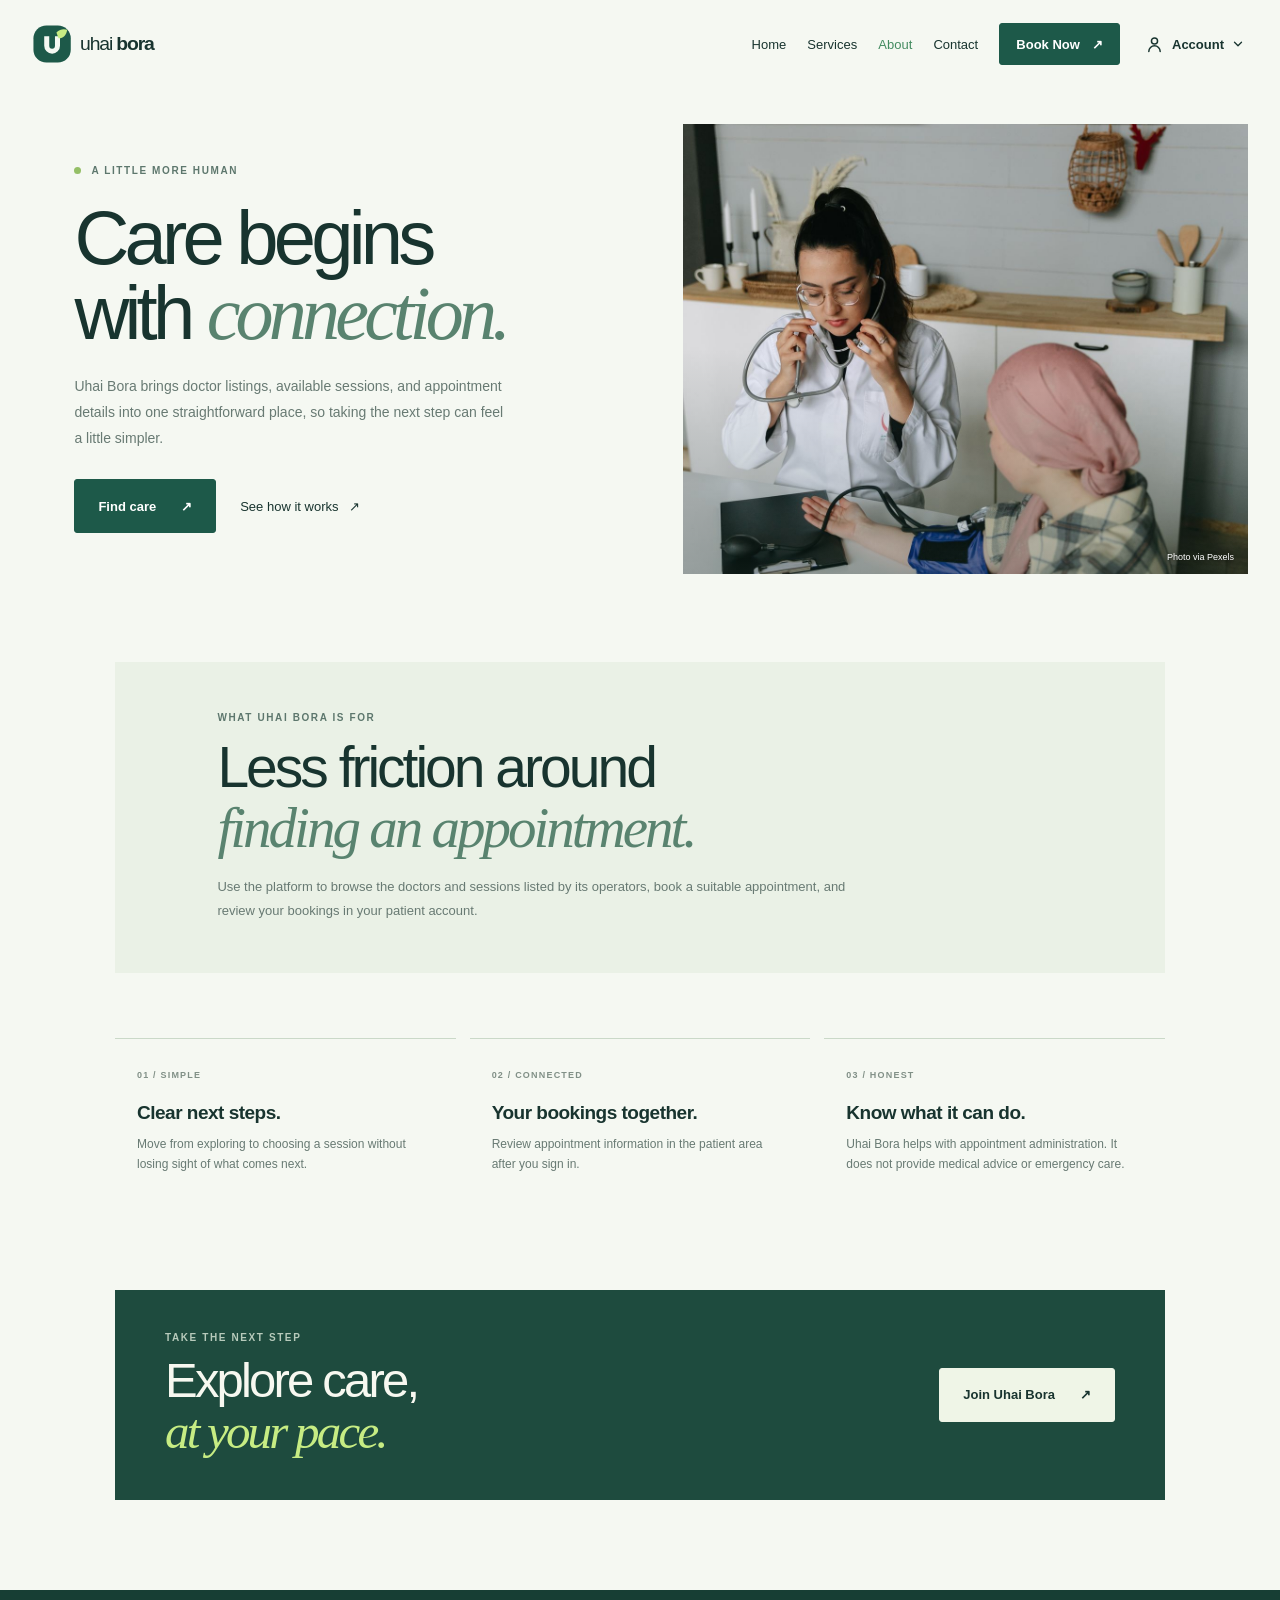
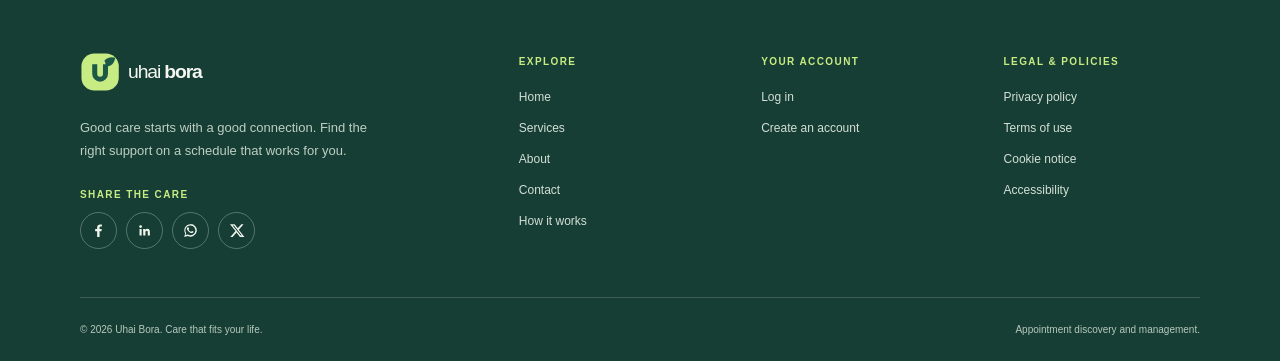
==== commit b84ff972: "Add standard public navigation and contact page Co-authored-by: Copilot <223556219+Copilot@users.nor" ====
--- a/about.html
+++ b/about.html
@@ -16,11 +16,19 @@
         <a class="brand" href="index.html" aria-label="Uhai Bora home"><img class="brand-logo" src="assets/brand/uhai-bora.svg" alt="Uhai Bora"></a>
         <button class="menu-toggle" type="button" aria-expanded="false" aria-controls="site-nav" aria-label="Toggle navigation"><span></span><span></span><span></span></button>
         <nav class="site-nav" id="site-nav" aria-label="Main navigation">
-            <a href="services.html">Find care</a>
-            <a href="how-it-works.html">How it works</a>
+            <a href="index.html">Home</a>
+            <a href="services.html">Services</a>
             <a href="about.html" aria-current="page">About</a>
-            <a class="nav-login" href="login.php">Log in</a>
-            <a class="button button-small" href="signup.php">Create account <span aria-hidden="true">↗</span></a>
+            <a href="contact.html">Contact</a>
+            <a class="button button-small nav-book" href="signup.php">Book Now <span aria-hidden="true">↗</span></a>
+            <div class="account-menu">
+                <button class="account-toggle" type="button" aria-expanded="false" aria-controls="account-options" aria-label="Account">
+                    <svg viewBox="0 0 24 24" aria-hidden="true"><circle cx="12" cy="8" r="3.5"></circle><path d="M5.5 20a6.5 6.5 0 0 1 13 0"></path></svg>
+                    <span>Account</span>
+                    <svg class="account-chevron" viewBox="0 0 16 16" aria-hidden="true"><path d="m4 6 4 4 4-4"></path></svg>
+                </button>
+                <div class="account-dropdown" id="account-options" hidden><a href="signup.php">Register</a><a href="login.php">Login</a></div>
+            </div>
         </nav>
     </header>
     <main>
@@ -63,7 +71,7 @@
                     <a href="https://x.com/" data-share="x" target="_blank" rel="noopener noreferrer" aria-label="Share on X"><svg viewBox="0 0 24 24" aria-hidden="true"><path d="M18.9 3H22l-6.8 7.8L23.2 21h-6.3L12 14.7 6.5 21H3.3l7.3-8.4L2.8 3h6.5l4.5 5.9zm-1.1 16h1.7L8.3 4.9H6.5z"/></svg></a>
                 </div></div>
             </div>
-            <nav class="footer-nav" aria-label="Explore Uhai Bora"><h2 class="footer-column-title">EXPLORE</h2><a href="index.html">Home</a><a href="services.html">Find care</a><a href="how-it-works.html">How it works</a><a href="about.html">About</a></nav>
+            <nav class="footer-nav" aria-label="Explore Uhai Bora"><h2 class="footer-column-title">EXPLORE</h2><a href="index.html">Home</a><a href="services.html">Services</a><a href="about.html">About</a><a href="contact.html">Contact</a><a href="how-it-works.html">How it works</a></nav>
             <nav class="footer-nav" aria-label="Your account"><h2 class="footer-column-title">YOUR ACCOUNT</h2><a href="login.php">Log in</a><a href="signup.php">Create an account</a></nav>
             <nav class="footer-nav" aria-label="Legal and policies"><h2 class="footer-column-title">LEGAL &amp; POLICIES</h2><a href="privacy.html">Privacy policy</a><a href="terms.html">Terms of use</a><a href="cookies.html">Cookie notice</a><a href="accessibility.html">Accessibility</a></nav>
         </div>
--- a/css/index.css
+++ b/css/index.css
@@ -52,10 +52,10 @@
 .site-nav {
     display: flex;
     align-items: center;
-    gap: 34px;
-}
-
-.site-nav a,
+    gap: clamp(14px, 1.65vw, 25px);
+}
+
+.site-nav > a:not(.button),
 .text-link {
     color: var(--ink);
     font-size: 13px;
@@ -64,13 +64,94 @@
     transition: color .2s ease;
 }
 
-.site-nav a:hover,
+.site-nav > a:not(.button):hover,
 .text-link:hover {
     color: #438b60;
 }
 
-.site-nav .nav-login {
-    margin-left: 20px;
+.site-nav .button-small {
+    gap: 12px;
+    padding: 0 16px;
+}
+
+.account-menu {
+    position: relative;
+}
+
+.account-toggle {
+    display: inline-flex;
+    min-height: 42px;
+    align-items: center;
+    justify-content: center;
+    gap: 7px;
+    padding: 0 3px;
+    border: 0;
+    color: var(--ink);
+    background: transparent;
+    cursor: pointer;
+    font: inherit;
+    font-size: 13px;
+    font-weight: 550;
+}
+
+.account-toggle > svg:first-child {
+    width: 21px;
+    height: 21px;
+    fill: none;
+    stroke: currentColor;
+    stroke-linecap: round;
+    stroke-linejoin: round;
+    stroke-width: 1.7;
+}
+
+.account-toggle .account-chevron {
+    width: 14px;
+    height: 14px;
+    fill: none;
+    stroke: currentColor;
+    stroke-linecap: round;
+    stroke-linejoin: round;
+    stroke-width: 1.5;
+    transition: transform .18s ease;
+}
+
+.account-toggle[aria-expanded="true"] .account-chevron {
+    transform: rotate(180deg);
+}
+
+.account-toggle:hover,
+.account-toggle:focus-visible {
+    color: #438b60;
+}
+
+.account-dropdown {
+    position: absolute;
+    top: calc(100% + 9px);
+    right: 0;
+    z-index: 10;
+    display: grid;
+    width: 172px;
+    padding: 7px;
+    border: 1px solid #e1e8df;
+    background: #fff;
+    box-shadow: 0 16px 36px rgba(24, 52, 47, .14);
+}
+
+.account-dropdown[hidden] {
+    display: none;
+}
+
+.account-dropdown a {
+    padding: 11px 12px;
+    color: var(--ink);
+    font-size: 13px;
+    text-decoration: none;
+}
+
+.account-dropdown a:hover,
+.account-dropdown a:focus-visible {
+    color: var(--green);
+    background: #f0f5ed;
 }
 
 .button {
@@ -985,16 +1066,40 @@
         flex-direction: column;
     }
 
-    .site-nav a {
+    .site-nav > a {
         padding: 13px;
-    }
-
-    .site-nav .nav-login {
-        margin: 0;
     }
 
     .site-nav .button-small {
         margin: 5px 0 0;
+        padding: 0 17px;
+    }
+
+    .account-menu {
+        width: 100%;
+    }
+
+    .account-toggle {
+        width: 100%;
+        justify-content: flex-start;
+        padding: 10px 13px;
+    }
+
+    .account-toggle .account-chevron {
+        margin-left: auto;
+    }
+
+    .account-dropdown {
+        position: static;
+        width: 100%;
+        padding: 0 0 5px 35px;
+        border: 0;
+        background: transparent;
+        box-shadow: none;
+    }
+
+    .account-dropdown a {
+        padding: 11px 13px;
     }
 
     .hero {
--- a/css/public-pages.css
+++ b/css/public-pages.css
@@ -356,9 +356,189 @@
     color: #514621;
 }
 
+.contact-hero {
+    display: grid;
+    width: min(1240px, calc(100% - 64px));
+    min-height: 470px;
+    grid-template-columns: 1fr 1fr;
+    align-items: center;
+    gap: 7%;
+    margin: 0 auto;
+    padding: 32px 0 72px;
+}
+
+.contact-hero-copy {
+    padding-left: 7.5%;
+}
+
+.contact-hero-copy h1 {
+    margin: 0;
+    font-size: clamp(52px, 6vw, 76px);
+    font-weight: 500;
+    letter-spacing: -4.8px;
+    line-height: .99;
+}
+
+.contact-hero-copy h1 em {
+    color: #59836f;
+    font-family: Georgia, serif;
+    font-weight: 400;
+}
+
+.contact-hero-copy > p:not(.eyebrow) {
+    max-width: 420px;
+    margin: 22px 0 0;
+    color: var(--muted);
+    font-size: 14px;
+    line-height: 1.85;
+}
+
+.contact-hero-image {
+    position: relative;
+    min-height: 350px;
+    overflow: hidden;
+    background: #dfe9dc;
+}
+
+.contact-hero-image img {
+    position: absolute;
+    inset: 0;
+    width: 100%;
+    height: 100%;
+    object-fit: cover;
+}
+
+.contact-hero-image::after {
+    position: absolute;
+    inset: 55% 0 0;
+    background: linear-gradient(transparent, rgba(18, 45, 36, .28));
+    content: "";
+    pointer-events: none;
+}
+
+.contact-hero-image .photo-credit {
+    position: absolute;
+    right: 14px;
+    bottom: 12px;
+    z-index: 1;
+    color: #fff;
+    font-size: 9px;
+    text-shadow: 0 1px 4px rgba(0, 0, 0, .55);
+}
+
+.contact-options {
+    display: grid;
+    width: min(1050px, calc(100% - 64px));
+    grid-template-columns: repeat(2, minmax(0, 1fr));
+    gap: 14px;
+    margin: 0 auto 28px;
+}
+
+.contact-option {
+    min-height: 315px;
+    padding: 30px;
+    border: 1px solid #e1e8df;
+    background: rgba(255, 255, 255, .65);
+}
+
+.contact-option-highlight {
+    background: #eaf1e6;
+}
+
+.contact-option-icon {
+    display: grid;
+    width: 44px;
+    height: 44px;
+    place-items: center;
+    margin-bottom: 20px;
+    border-radius: 12px;
+    color: var(--green);
+    background: #eaf1e6;
+}
+
+.contact-option-highlight .contact-option-icon {
+    background: rgba(255, 255, 255, .7);
+}
+
+.contact-option-icon svg {
+    width: 24px;
+    height: 24px;
+    fill: none;
+    stroke: currentColor;
+    stroke-linecap: round;
+    stroke-linejoin: round;
+    stroke-width: 1.7;
+}
+
+.contact-option .eyebrow {
+    margin-bottom: 8px;
+    font-size: 9px;
+}
+
+.contact-option h2 {
+    margin: 0 0 11px;
+    font-size: 23px;
+    font-weight: 550;
+    letter-spacing: -.8px;
+}
+
+.contact-option > p:not(.eyebrow) {
+    max-width: 440px;
+    margin: 0 0 20px;
+    color: var(--muted);
+    font-size: 12px;
+    line-height: 1.8;
+}
+
+.contact-option .text-link {
+    font-size: 12px;
+}
+
+.contact-option .contact-provider-note {
+    margin-top: 15px;
+    color: #526c5c;
+    font-weight: 550;
+}
+
+.contact-safety-note {
+    display: flex;
+    width: min(1050px, calc(100% - 64px));
+    align-items: flex-start;
+    gap: 14px;
+    margin: 0 auto 90px;
+    padding: 19px 22px;
+    border: 1px solid #eadfc5;
+    background: #faf6eb;
+}
+
+.contact-safety-note > span {
+    display: grid;
+    width: 22px;
+    height: 22px;
+    flex: 0 0 22px;
+    place-items: center;
+    border: 1px solid #c4a764;
+    border-radius: 50%;
+    color: #765e27;
+    font-size: 12px;
+    font-weight: 700;
+}
+
+.contact-safety-note p {
+    margin: 0;
+    color: #665b40;
+    font-size: 12px;
+    line-height: 1.75;
+}
+
+.contact-safety-note strong {
+    color: #514621;
+}
+
 @media (max-width: 1000px) {
     .public-hero,
-    .public-hero-about {
+    .public-hero-about,
+    .contact-hero {
         min-height: 480px;
         gap: 4%;
     }
@@ -375,7 +555,8 @@
 @media (max-width: 760px) {
     .public-hero,
     .public-hero-about,
-    .public-hero-process {
+    .public-hero-process,
+    .contact-hero {
         width: min(100% - 36px, 560px);
         grid-template-columns: 1fr;
         gap: 28px;
@@ -383,12 +564,14 @@
     }
 
     .public-hero-copy,
-    .public-hero-process .public-hero-copy {
+    .public-hero-process .public-hero-copy,
+    .contact-hero-copy {
         padding: 0;
     }
 
     .public-hero-copy h1,
-    .public-hero-process .public-hero-copy h1 {
+    .public-hero-process .public-hero-copy h1,
+    .contact-hero-copy h1 {
         font-size: clamp(49px, 12vw, 66px);
         letter-spacing: -3.7px;
     }
@@ -397,6 +580,10 @@
     .public-photo-tall,
     .public-process-photo {
         min-height: 300px;
+    }
+
+    .contact-hero-image {
+        min-height: 285px;
     }
 
     .public-section,
@@ -404,12 +591,28 @@
     .public-values,
     .public-steps,
     .public-safety-note,
+    .contact-options,
+    .contact-safety-note,
     .public-callout {
         width: min(100% - 36px, 560px);
     }
 
     .public-section {
         margin-bottom: 60px;
+    }
+
+    .contact-options {
+        grid-template-columns: 1fr;
+    }
+
+    .contact-option {
+        min-height: 280px;
+        padding: 24px;
+    }
+
+    .contact-safety-note {
+        margin-bottom: 60px;
+        padding: 16px;
     }
 
     .public-values,
